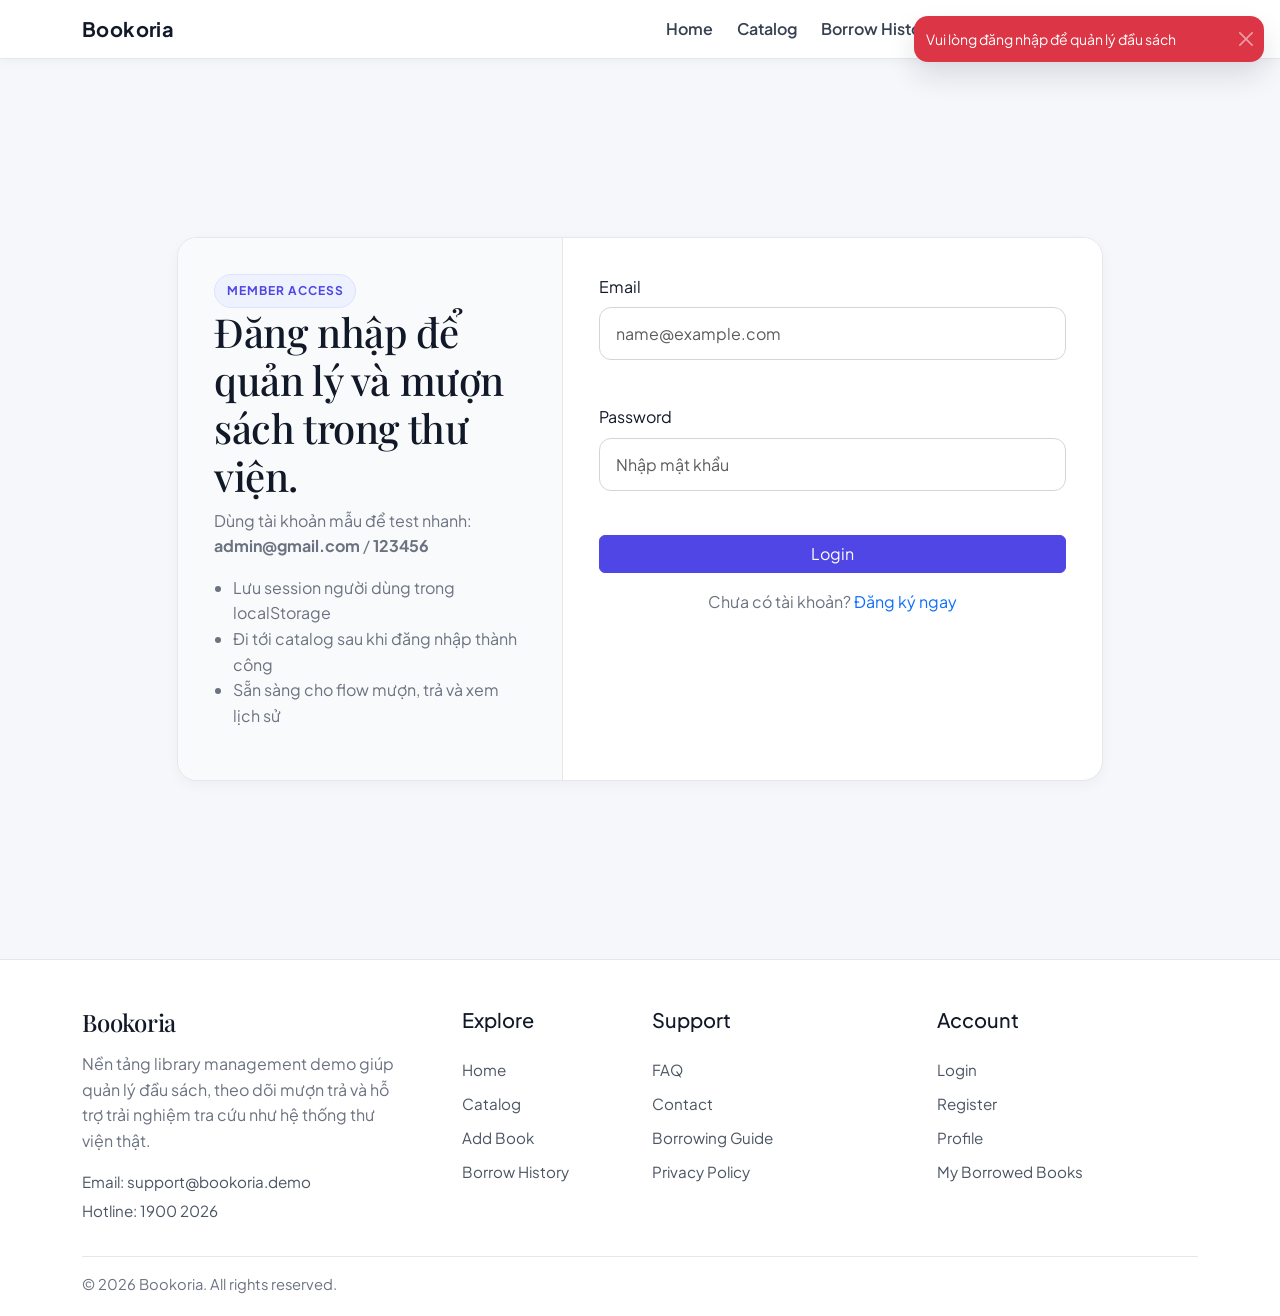
==== add-book.html @ dda5cf75 "first commit" ====
﻿<!DOCTYPE html>
<html lang="vi">
<head>
  <meta charset="UTF-8">
  <meta name="viewport" content="width=device-width, initial-scale=1.0">
  <title>Bookoria | Add Book</title>
  <link rel="preconnect" href="https://fonts.googleapis.com">
  <link rel="preconnect" href="https://fonts.gstatic.com" crossorigin>
  <link href="https://fonts.googleapis.com/css2?family=Plus+Jakarta+Sans:wght@400;500;600;700;800&family=Playfair+Display:wght@600;700&display=swap" rel="stylesheet">
  <link href="https://cdn.jsdelivr.net/npm/bootstrap@5.3.3/dist/css/bootstrap.min.css" rel="stylesheet">
  <link rel="stylesheet" href="assets/css/styles.css">
</head>
<body data-page="add-book">
  <nav class="navbar navbar-expand-lg sticky-top app-navbar">
    <div class="container">
      <a class="navbar-brand fw-bold" href="index.html">Bookoria</a>
      <button class="navbar-toggler" type="button" data-bs-toggle="collapse" data-bs-target="#mainNavbar">
        <span class="navbar-toggler-icon"></span>
      </button>
      <div class="collapse navbar-collapse" id="mainNavbar">
        <ul class="navbar-nav ms-auto align-items-lg-center gap-lg-2">
          <li class="nav-item"><a class="nav-link" href="index.html">Home</a></li>
          <li class="nav-item"><a class="nav-link" href="catalog.html">Catalog</a></li>
          <li class="nav-item"><a class="nav-link" href="borrow-history.html">Borrow History</a></li>
          <li class="nav-item"><a class="nav-link active" href="add-book.html">Add Book</a></li>
          <li class="nav-item"><a class="nav-link" href="login.html" id="navbar-login">Login</a></li>
          <li class="nav-item"><a class="nav-link" href="register.html" id="navbar-register">Register</a></li>
          <li class="nav-item dropdown d-none" id="user-menu">
            <button class="nav-link btn btn-link current-user-badge dropdown-toggle" id="current-user" type="button" data-bs-toggle="dropdown" aria-expanded="false"></button>
            <ul class="dropdown-menu dropdown-menu-end user-dropdown-menu">
              <li><a class="dropdown-item" id="nav-profile" href="profile.html">Profile</a></li>
              <li><button class="dropdown-item text-danger" id="navbar-logout" data-testid="nav-logout" type="button">Logout</button></li>
            </ul>
          </li>
        </ul>
      </div>
    </div>
  </nav>

  <main class="py-5">
    <div class="container">
      <div class="page-hero small-hero mb-4">
        <div>
          <span class="section-tag">Library Inventory</span>
          <h1 id="edit-mode-title">Add New Book</h1>
          <p class="mb-0">Quản lý đầu sách trong thư viện số, thêm mới hoặc cập nhật thông tin sách trực tiếp từ localStorage.</p>
        </div>
      </div>

      <div class="row g-4">
        <div class="col-lg-8">
          <div class="form-card">
            <form novalidate>
              <div class="row g-3">
                <div class="col-md-6">
                  <label class="form-label" for="book-title">Book Title</label>
                  <input type="text" class="form-control" id="book-title" maxlength="100" placeholder="Tên sách">
                  <div class="field-error" id="book-title-error"></div>
                </div>
                <div class="col-md-6">
                  <label class="form-label" for="book-author">Author</label>
                  <input type="text" class="form-control" id="book-author" maxlength="50" placeholder="Tác giả">
                  <div class="field-error" id="book-author-error"></div>
                </div>
                <div class="col-md-6">
                  <label class="form-label" for="book-category">Category</label>
                  <select class="form-select" id="book-category">
                    <option value="">Chọn thể loại</option>
                    <option value="Fiction">Fiction</option>
                    <option value="Science">Science</option>
                    <option value="Technology">Technology</option>
                    <option value="Business">Business</option>
                    <option value="Children">Children</option>
                    <option value="History">History</option>
                  </select>
                  <div class="field-error" id="book-category-error"></div>
                </div>
                <div class="col-md-3">
                  <label class="form-label" for="book-price">Reference Price</label>
                  <input type="number" class="form-control" id="book-price" placeholder="1000">
                  <div class="field-error" id="book-price-error"></div>
                </div>
                <div class="col-md-3">
                  <label class="form-label" for="book-quantity">Quantity</label>
                  <input type="number" class="form-control" id="book-quantity" placeholder="1">
                  <div class="field-error" id="book-quantity-error"></div>
                </div>
                <div class="col-12">
                  <label class="form-label" for="book-image-url">Image URL</label>
                  <input type="url" class="form-control" id="book-image-url" placeholder="https://example.com/book-cover.jpg">
                  <div class="field-error" id="book-image-url-error"></div>
                </div>
                <div class="col-12">
                  <label class="form-label" for="book-description">Description</label>
                  <textarea class="form-control" id="book-description" rows="5" maxlength="500" placeholder="Mô tả ngắn về cuốn sách"></textarea>
                  <div class="field-error" id="book-description-error"></div>
                </div>
              </div>
              <div class="d-flex flex-wrap gap-3 mt-4">
                <button class="btn btn-gradient px-4" id="book-submit" data-testid="save-book-button" type="submit">Save Book</button>
                <a class="btn btn-outline-secondary px-4" href="catalog.html">Back to Catalog</a>
              </div>
            </form>
          </div>
        </div>
        <div class="col-lg-4">
          <div class="preview-card">
            <span class="section-tag">Guidelines</span>
            <h3>Danh mục được hỗ trợ</h3>
            <div class="category-chips">
              <span>Fiction</span>
              <span>Science</span>
              <span>Technology</span>
              <span>Business</span>
              <span>Children</span>
              <span>History</span>
            </div>
            <hr>
            <p class="mb-2"><strong>Duplicate check:</strong> không cho trùng hoàn toàn `Book Title` và `Author`.</p>
            <p class="mb-0"><strong>Inventory:</strong> số lượng sách sẽ được dùng trực tiếp cho luồng mượn và trả sách trong thư viện.</p>
          </div>
        </div>
      </div>
    </div>
  </main>

  <footer class="app-footer">
    <div class="container">
      <div class="row g-4 footer-grid">
        <div class="col-sm-6 col-xl-4">
          <div class="footer-brand">
            <h4>Bookoria Library</h4>
            <p>Modern demo library management system với catalog, borrow flow, profile và lịch sử mượn sách như một thư viện số thực tế.</p>
            <div class="footer-contact">
              <span>Email: hello@bookoria.demo</span>
              <span>Hotline: 1900 2026</span>
            </div>
          </div>
        </div>
        <div class="col-6 col-xl-2">
          <div class="footer-column">
            <h5>Explore</h5>
            <div class="footer-links">
              <a href="index.html">Home</a>
              <a href="catalog.html">Catalog</a>
              <a href="borrow-history.html">Borrow History</a>
              <a href="add-book.html">Add Book</a>
            </div>
          </div>
        </div>
        <div class="col-6 col-xl-3">
          <div class="footer-column">
            <h5>Support</h5>
            <div class="footer-links">
              <a href="catalog.html">FAQ</a>
              <a href="catalog.html">Contact</a>
              <a href="catalog.html">Library Policy</a>
              <a href="catalog.html">Privacy Policy</a>
            </div>
          </div>
        </div>
        <div class="col-6 col-xl-3">
          <div class="footer-column">
            <h5>Account</h5>
            <div class="footer-links">
              <a href="login.html">Login</a>
              <a href="register.html">Register</a>
              <a href="borrow-history.html">Borrow History</a>
              <a href="profile.html">Profile</a>
            </div>
          </div>
        </div>
      </div>
      <div class="footer-bottom">
        <p class="mb-0">© 2026 Bookoria. All rights reserved.</p>
      </div>
    </div>
  </footer>

  <div class="toast-container position-fixed top-0 end-0 p-3">
    <div class="toast text-bg-success border-0" id="toast-success" role="alert">
      <div class="d-flex">
        <div class="toast-body"></div>
        <button type="button" class="btn-close btn-close-white me-2 m-auto" data-bs-dismiss="toast"></button>
      </div>
    </div>
    <div class="toast text-bg-danger border-0" id="toast-error" role="alert">
      <div class="d-flex">
        <div class="toast-body"></div>
        <button type="button" class="btn-close btn-close-white me-2 m-auto" data-bs-dismiss="toast"></button>
      </div>
    </div>
  </div>

  <script src="https://cdn.jsdelivr.net/npm/bootstrap@5.3.3/dist/js/bootstrap.bundle.min.js"></script>
  <script src="assets/js/storage.js"></script>
  <script src="assets/js/common.js"></script>
  <script src="assets/js/add-book.js"></script>
</body>
</html>
---- assets/css/styles.css ----
:root {
  --bg: #f6f7fb;
  --surface: #ffffff;
  --surface-muted: #f8fafc;
  --border: #e5e7eb;
  --text: #111827;
  --muted: #6b7280;
  --primary: #4f46e5;
  --primary-dark: #4338ca;
  --secondary: #eef2ff;
  --accent: #f3f4f6;
  --success: #15803d;
  --danger: #dc2626;
  --shadow: 0 10px 30px rgba(15, 23, 42, 0.05);
  --shadow-sm: 0 4px 14px rgba(15, 23, 42, 0.04);
  --radius-lg: 20px;
  --radius-md: 14px;
}

* {
  box-sizing: border-box;
}

body {
  margin: 0;
  font-family: "Plus Jakarta Sans", sans-serif;
  color: var(--text);
  background: var(--bg);
  min-height: 100vh;
  line-height: 1.6;
}

h1, h2, h3, h4 {
  font-family: "Playfair Display", serif;
  color: var(--text);
  letter-spacing: -0.01em;
}

p {
  margin-bottom: 0;
}

a {
  text-decoration: none;
}

.app-navbar {
  background: #ffffff;
  border-bottom: 1px solid var(--border);
  box-shadow: 0 2px 12px rgba(15, 23, 42, 0.04);
}

.navbar-brand {
  letter-spacing: 0.02em;
  color: var(--text);
}

.nav-link {
  color: #374151;
  font-weight: 600;
}

.nav-link.active,
.nav-link:hover {
  color: var(--primary);
}

.current-user-badge {
  background: var(--surface-muted);
  border: 1px solid var(--border);
  border-radius: 999px;
  padding: 0.5rem 0.9rem;
  color: #374151;
}

.current-user-badge.btn.btn-link {
  text-decoration: none;
  font-weight: 600;
}

.current-user-badge.dropdown-toggle::after {
  margin-left: 0.55rem;
  vertical-align: 0.14em;
}

.user-dropdown-menu {
  min-width: 180px;
  margin-top: 0.65rem;
  border: 1px solid var(--border);
  border-radius: 14px;
  box-shadow: 0 14px 28px rgba(15, 23, 42, 0.08);
  padding: 0.5rem;
}

.user-dropdown-menu .dropdown-item {
  border-radius: 10px;
  padding: 0.65rem 0.85rem;
  font-weight: 500;
}

.user-dropdown-menu .dropdown-item:hover,
.user-dropdown-menu .dropdown-item:focus {
  background: var(--surface-muted);
}

.hero-section,
.auth-page {
  position: relative;
  overflow: hidden;
}

.hero-section {
  padding: 3.5rem 0 2rem;
}

.hero-tag,
.section-tag {
  display: inline-flex;
  align-items: center;
  padding: 0.4rem 0.75rem;
  border-radius: 999px;
  background: #eef2ff;
  border: 1px solid #dbe3ff;
  color: var(--primary);
  font-size: 0.75rem;
  font-weight: 700;
  text-transform: uppercase;
  letter-spacing: 0.08em;
}

.hero-title {
  font-size: clamp(2.4rem, 5vw, 4.1rem);
  line-height: 1.1;
  margin: 1rem 0 1rem;
}

.hero-text,
.section-header p,
.promo-block p,
.info-card p,
.auth-aside p,
.preview-card p,
.testimonial-card,
.book-description,
.text-muted {
  color: var(--muted) !important;
}

.btn-gradient {
  border: 1px solid var(--primary);
  color: #ffffff;
  background: var(--primary);
  box-shadow: none;
}

.btn-gradient:hover {
  color: #ffffff;
  background: var(--primary-dark);
  border-color: var(--primary-dark);
}

.btn-soft {
  background: #ffffff;
  color: var(--text);
  border: 1px solid var(--border);
}

.btn-soft:hover {
  background: var(--surface-muted);
  color: var(--text);
}

.hero-panel,
.auth-shell,
.form-card,
.preview-card,
.info-card,
.testimonial-card,
.promo-block,
.page-hero,
.stat-card {
  background: var(--surface);
  border: 1px solid var(--border);
  border-radius: var(--radius-lg);
  box-shadow: var(--shadow-sm);
}

.hero-panel {
  position: relative;
  padding: 1rem;
}

.panel-glow {
  display: none;
}

.featured-book {
  position: relative;
  overflow: hidden;
  border-radius: 18px;
  background: #111827;
}

.featured-book img {
  width: 100%;
  height: 520px;
  object-fit: cover;
}

.featured-book-content {
  position: absolute;
  inset: auto 0 0 0;
  padding: 1.5rem;
  color: #ffffff;
  background: linear-gradient(180deg, transparent, rgba(17, 24, 39, 0.82));
}

.stat-card,
.info-card,
.testimonial-card,
.preview-card {
  padding: 1.5rem;
}

.stat-card {
  border-radius: 18px;
}

.stat-card strong {
  display: block;
  font-size: 1.7rem;
  color: var(--text);
}

.info-card.secondary,
.info-card.accent {
  background: #ffffff;
}

.catalog-section {
  scroll-margin-top: 100px;
}

.section-header h2,
.page-hero h1 {
  margin-top: 0.65rem;
  margin-bottom: 0.7rem;
}

.search-panel {
  max-width: 560px;
  width: 100%;
}

.search-group {
  padding: 0.35rem;
  border-radius: 16px;
  background: #ffffff;
  border: 1px solid var(--border);
  box-shadow: none;
}

.search-group .form-control {
  border: 0;
  box-shadow: none;
}

.search-group .form-control,
.search-group .btn {
  border-radius: 12px !important;
}

.book-card {
  height: 100%;
  overflow: hidden;
  border: 1px solid var(--border);
  border-radius: 18px;
  background: #ffffff;
  box-shadow: var(--shadow-sm);
  transition: transform 0.18s ease, box-shadow 0.18s ease;
}

.book-card:hover {
  transform: translateY(-3px);
  box-shadow: 0 12px 28px rgba(15, 23, 42, 0.07);
}

.book-cover {
  width: 100%;
  height: 300px;
  object-fit: cover;
  border-bottom: 1px solid var(--border);
}

.book-meta {
  display: flex;
  gap: 0.5rem;
  flex-wrap: wrap;
  margin-bottom: 0.9rem;
}

.book-badge,
.price-badge {
  display: inline-flex;
  align-items: center;
  border-radius: 999px;
  padding: 0.3rem 0.7rem;
  font-size: 0.75rem;
  font-weight: 700;
  border: 1px solid transparent;
}

.book-badge {
  background: #eef2ff;
  border-color: #dbe3ff;
  color: var(--primary);
}

.price-badge {
  background: #f0fdf4;
  border-color: #dcfce7;
  color: var(--success);
}

.book-description {
  min-height: 68px;
  font-size: 0.96rem;
}

.empty-state {
  margin-top: 1.5rem;
  padding: 1rem 1.2rem;
  border-radius: 16px;
  background: #ffffff;
  border: 1px dashed #f0b4b4;
  color: var(--danger);
  font-weight: 600;
}

.promo-block {
  display: flex;
  justify-content: space-between;
  align-items: center;
  gap: 1rem;
  padding: 1.5rem;
}

.quote {
  font-size: 1rem;
  line-height: 1.75;
}

.avatar-badge {
  width: 48px;
  height: 48px;
  border-radius: 50%;
  display: grid;
  place-items: center;
  background: #eef2ff;
  color: var(--primary);
  font-weight: 800;
}

.app-footer {
  padding: 3rem 0 1.25rem;
  background: #ffffff;
  border-top: 1px solid var(--border);
  color: #374151;
}

.footer-grid {
  align-items: flex-start;
}

.footer-brand h4,
.footer-column h5 {
  margin-bottom: 0.9rem;
  color: var(--text);
}

.footer-brand p {
  max-width: 320px;
  color: var(--muted);
}

.footer-contact {
  display: flex;
  flex-direction: column;
  gap: 0.35rem;
  margin-top: 1rem;
  color: #4b5563;
  font-size: 0.95rem;
}

.footer-column {
  display: flex;
  flex-direction: column;
  gap: 0.75rem;
}

.footer-links {
  display: flex;
  flex-direction: column;
  gap: 0.6rem;
  justify-content: flex-start;
  align-items: flex-start;
}

.footer-links a {
  color: #4b5563;
  font-size: 0.95rem;
}

.footer-links a:hover {
  color: var(--primary);
}

.footer-bottom {
  margin-top: 2rem;
  padding-top: 1rem;
  border-top: 1px solid var(--border);
  color: var(--muted);
  font-size: 0.92rem;
}

.auth-shell {
  overflow: hidden;
}

.auth-aside,
.auth-form {
  padding: 2.25rem;
}

.auth-aside {
  min-height: 100%;
  color: var(--text);
  background: #f8fafc;
  border-right: 1px solid var(--border);
}

.register-aside {
  background: #f8fafc;
}

.auth-aside .section-tag {
  background: #eef2ff;
  color: var(--primary);
  border-color: #dbe3ff;
}

.auth-aside p,
.auth-aside li {
  color: var(--muted);
}

.auth-list {
  padding-left: 1.2rem;
  margin-top: 1rem;
}

.auth-form {
  background: #ffffff;
}

.auth-switch {
  margin-top: 1rem;
  text-align: center;
  color: var(--muted);
}

.form-control,
.form-select,
textarea {
  border-radius: 12px;
  border: 1px solid #d1d5db;
  padding: 0.85rem 1rem;
  background: #ffffff;
  color: var(--text);
}

.form-control:focus,
.form-select:focus,
textarea:focus {
  border-color: #c7d2fe;
  box-shadow: 0 0 0 0.2rem rgba(79, 70, 229, 0.08);
}

.field-error {
  min-height: 1.35rem;
  margin-top: 0.4rem;
  color: var(--danger);
  font-size: 0.875rem;
}

.is-invalid-custom {
  border-color: rgba(220, 38, 38, 0.55) !important;
}

.page-hero {
  padding: 1.5rem;
  border-radius: var(--radius-lg);
  background: #ffffff;
}

.form-card {
  padding: 1.5rem;
}

.category-chips {
  display: flex;
  flex-wrap: wrap;
  gap: 0.6rem;
}

.category-chips span {
  padding: 0.4rem 0.75rem;
  border-radius: 999px;
  background: #f8fafc;
  border: 1px solid var(--border);
  color: #4b5563;
  font-weight: 700;
  font-size: 0.82rem;
}

.toast {
  border-radius: 14px;
  box-shadow: 0 14px 28px rgba(17, 24, 39, 0.12);
}

.cart-item {
  display: grid;
  grid-template-columns: 110px 1fr auto;
  gap: 1rem;
  align-items: center;
  padding: 1rem;
  border-radius: 18px;
  background: #ffffff;
  border: 1px solid var(--border);
  box-shadow: var(--shadow-sm);
}

.cart-item + .cart-item {
  margin-top: 1rem;
}

.cart-item-media img {
  width: 110px;
  height: 140px;
  object-fit: cover;
  border-radius: 14px;
  border: 1px solid var(--border);
}

.cart-actions {
  display: flex;
  align-items: center;
  gap: 0.75rem;
  flex-wrap: wrap;
}

.cart-qty {
  min-width: 32px;
  text-align: center;
  font-weight: 700;
}

.cart-item-total {
  font-weight: 800;
  color: var(--text);
}

.cart-summary-card {
  position: sticky;
  top: 110px;
}

.summary-row {
  display: flex;
  justify-content: space-between;
  align-items: center;
  padding: 0.85rem 0;
  border-bottom: 1px solid var(--border);
}

.summary-row.total {
  font-size: 1.05rem;
  border-bottom: 0;
  padding-bottom: 0;
}

.detail-modal-content {
  border: 1px solid var(--border);
  border-radius: 24px;
  background: #ffffff;
  box-shadow: 0 18px 40px rgba(17, 24, 39, 0.1);
}

.detail-modal-image {
  width: 100%;
  height: 360px;
  object-fit: cover;
  border-radius: 18px;
  border: 1px solid var(--border);
}

@media (max-width: 991.98px) {
  .hero-section {
    padding-top: 2rem;
  }

  .featured-book img {
    height: 380px;
  }

  .promo-block {
    flex-direction: column;
    align-items: flex-start;
  }

  .footer-links {
    justify-content: flex-start;
  }
}

@media (max-width: 767.98px) {
  .cart-item {
    grid-template-columns: 1fr;
  }

  .cart-item-media img {
    width: 100%;
    height: 220px;
  }

  .cart-item-total {
    text-align: left;
  }

  .detail-modal-image {
    height: 260px;
  }
}

@media (max-width: 575.98px) {
  .hero-title {
    font-size: 2.3rem;
  }

  .auth-aside,
  .auth-form,
  .form-card {
    padding: 1.25rem;
  }

  .book-cover {
    height: 240px;
  }
}
.profile-card,
.profile-info-card {
  background: #ffffff;
  border: 1px solid var(--border);
  border-radius: var(--radius-lg);
  box-shadow: var(--shadow-sm);
}

.profile-card {
  padding: 2rem 1.5rem;
}

.profile-avatar {
  width: 92px;
  height: 92px;
  margin: 0 auto;
  border-radius: 50%;
  display: grid;
  place-items: center;
  background: #eef2ff;
  color: var(--primary);
  font-size: 2rem;
  font-weight: 800;
  border: 1px solid #dbe3ff;
}

.profile-info-item {
  padding: 1rem 1.1rem;
  border: 1px solid var(--border);
  border-radius: 14px;
  background: var(--surface-muted);
}

.profile-info-item label {
  display: block;
  margin-bottom: 0.4rem;
  font-size: 0.82rem;
  font-weight: 700;
  color: var(--muted);
  text-transform: uppercase;
  letter-spacing: 0.06em;
}

.profile-info-item div {
  color: var(--text);
  font-weight: 600;
}

.profile-note {
  padding: 1rem 1.1rem;
  border-radius: 14px;
  background: #f8fafc;
  border: 1px solid var(--border);
  color: var(--muted);
}

.borrow-item {
  display: grid;
  grid-template-columns: 110px 1fr;
  gap: 1rem;
  align-items: center;
  padding: 1rem;
  border-radius: 18px;
  background: #ffffff;
  border: 1px solid var(--border);
  box-shadow: var(--shadow-sm);
}

.borrow-item + .borrow-item {
  margin-top: 1rem;
}

.borrow-item-media img {
  width: 110px;
  height: 144px;
  object-fit: cover;
  border-radius: 14px;
  border: 1px solid var(--border);
}

.borrow-item-content {
  display: flex;
  justify-content: space-between;
  align-items: center;
  gap: 1rem;
}

.borrow-item-actions {
  display: flex;
  flex-direction: column;
  align-items: flex-end;
}

.borrow-status {
  display: inline-flex;
  align-items: center;
  justify-content: center;
  padding: 0.38rem 0.8rem;
  border-radius: 999px;
  font-size: 0.76rem;
  font-weight: 700;
  border: 1px solid transparent;
}

.status-active {
  color: #1d4ed8;
  background: #eff6ff;
  border-color: #bfdbfe;
}

.status-returned {
  color: #166534;
  background: #f0fdf4;
  border-color: #bbf7d0;
}

@media (max-width: 767.98px) {
  .borrow-item {
    grid-template-columns: 1fr;
  }

  .borrow-item-media img {
    width: 100%;
    height: 220px;
  }

  .borrow-item-content {
    flex-direction: column;
    align-items: flex-start;
  }

  .borrow-item-actions {
    width: 100%;
    align-items: flex-start;
  }
}
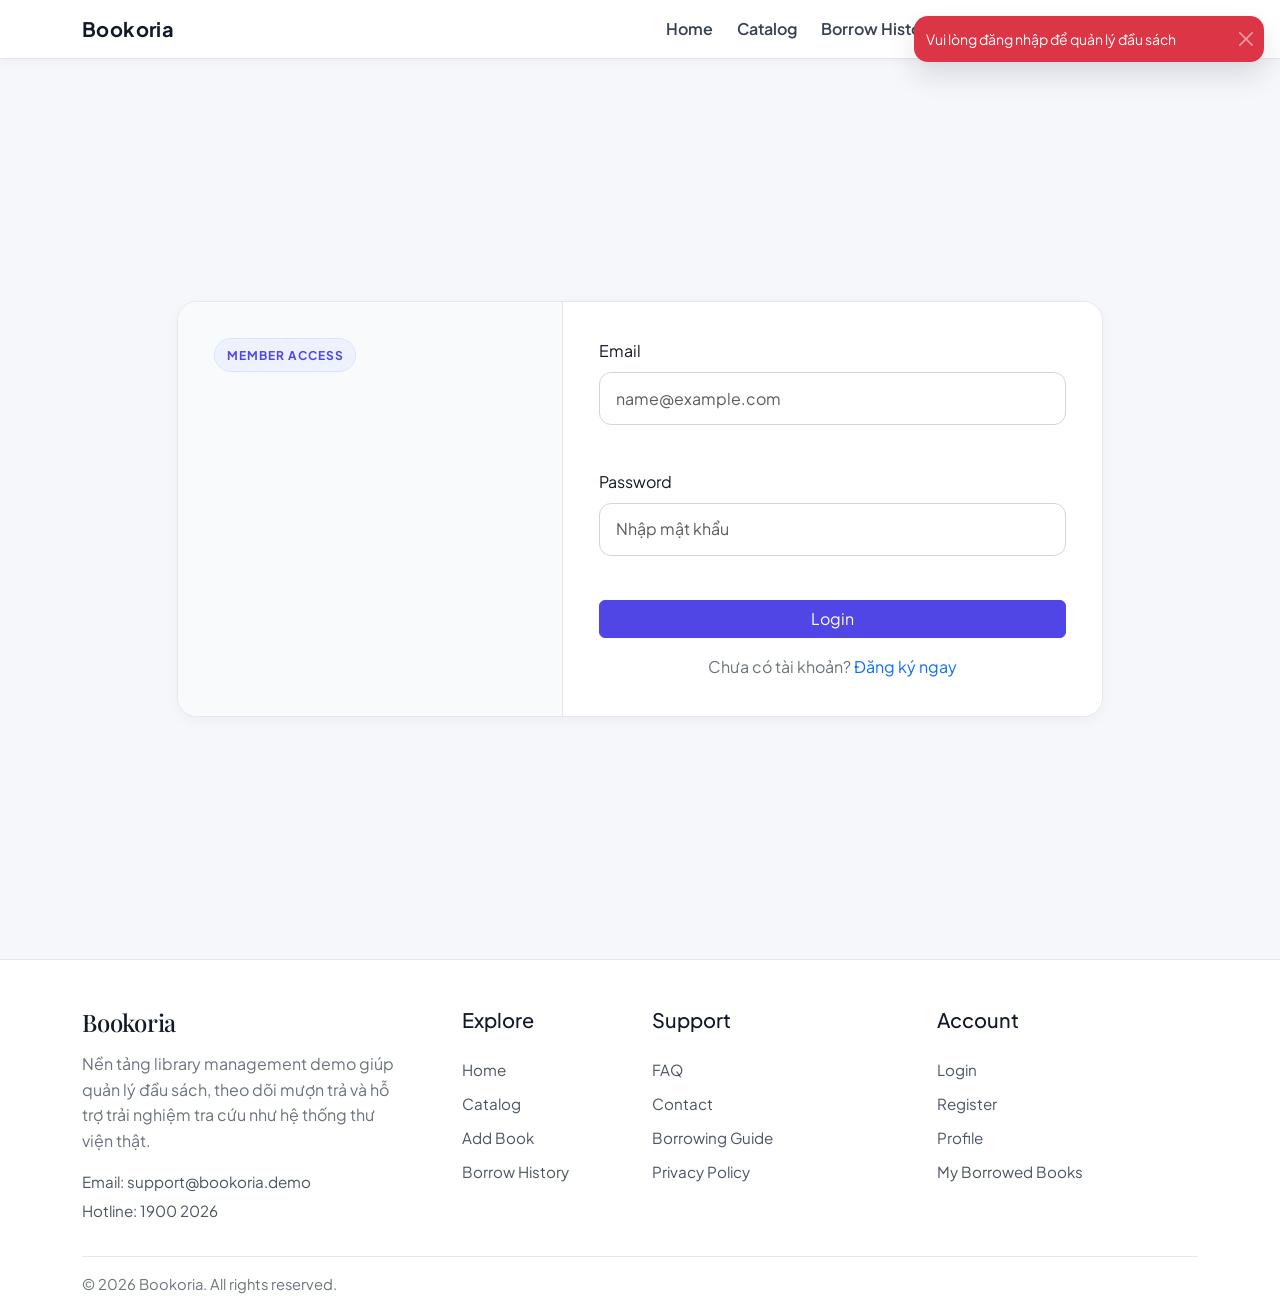
==== commit 1aee91b6: "Update logic validation and fix test cases" ====
--- a/add-book.html
+++ b/add-book.html
@@ -43,7 +43,7 @@
         <div>
           <span class="section-tag">Library Inventory</span>
           <h1 id="edit-mode-title">Add New Book</h1>
-          <p class="mb-0">Quản lý đầu sách trong thư viện số, thêm mới hoặc cập nhật thông tin sách trực tiếp từ localStorage.</p>
+          <p class="mb-0">Quản lý đầu sách trong thư viện số, thêm mới hoặc cập nhật thông tin sách.</p>
         </div>
       </div>
 
@@ -116,9 +116,6 @@
               <span>History</span>
             </div>
             <hr>
-            <p class="mb-2"><strong>Duplicate check:</strong> không cho trùng hoàn toàn `Book Title` và `Author`.</p>
-            <p class="mb-0"><strong>Inventory:</strong> số lượng sách sẽ được dùng trực tiếp cho luồng mượn và trả sách trong thư viện.</p>
-          </div>
         </div>
       </div>
     </div>
